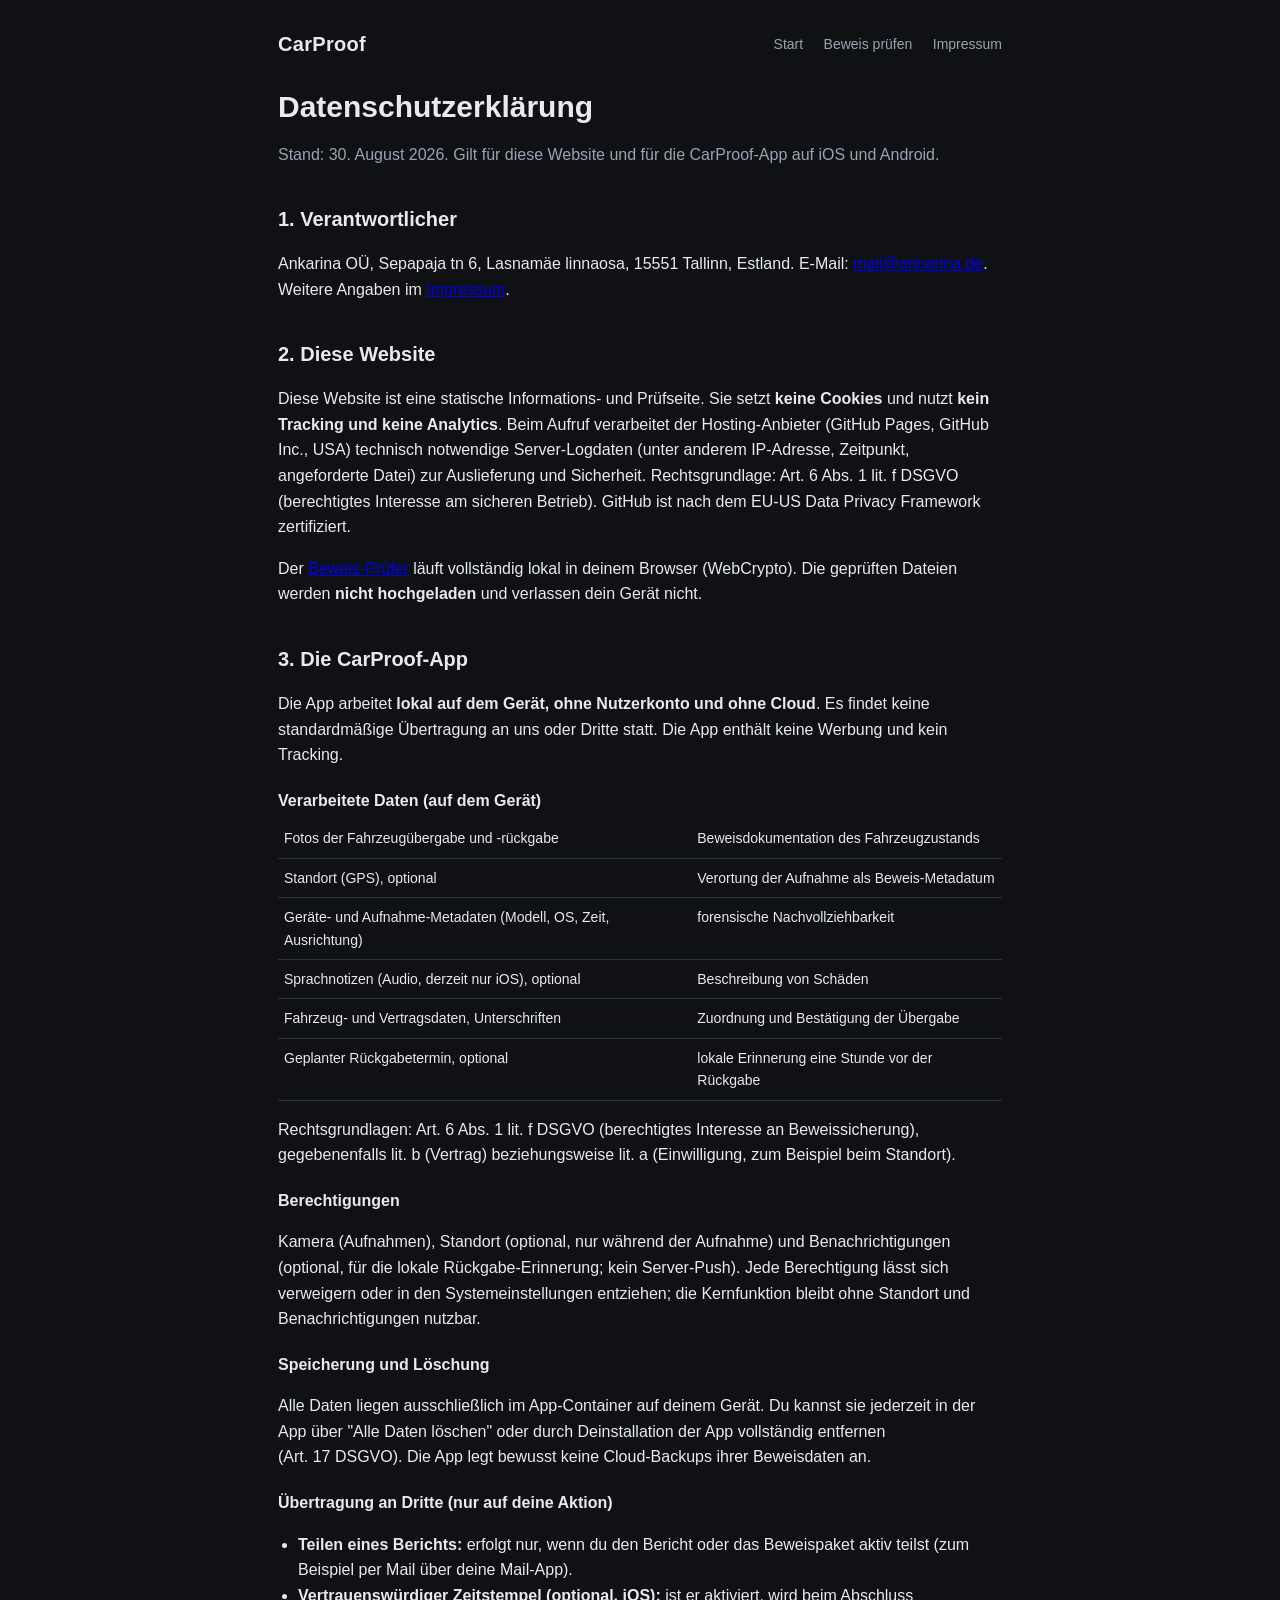
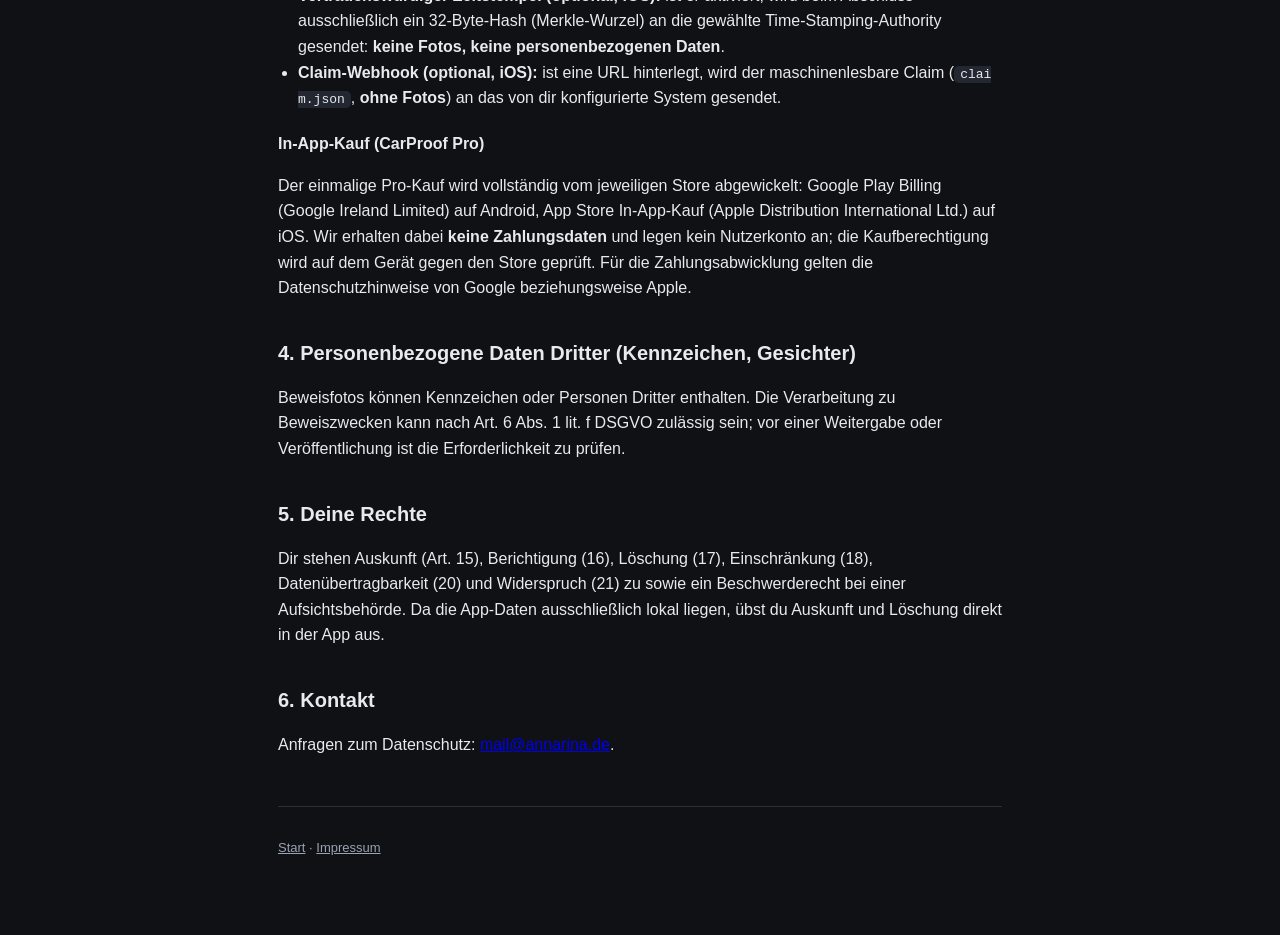
==== carproof/datenschutz.html @ b83b8b99 "CarProof: Rechtsseiten, Support und Beweis-Verifier" ====
<!doctype html>
<html lang="de">
  <head>
    <meta charset="utf-8" />
    <meta name="viewport" content="width=device-width, initial-scale=1" />
    <title>CarProof: Datenschutzerklärung</title>
    <link rel="stylesheet" href="style.css" />
  </head>
  <body>
    <div class="wrap">
      <header class="site">
        <a class="brand" href="index.html">CarProof</a>
        <nav>
          <a href="index.html">Start</a> <a href="verify.html">Beweis prüfen</a>
          <a href="impressum.html">Impressum</a>
        </nav>
      </header>

      <h1>Datenschutzerklärung</h1>
      <p class="muted">
        Stand: 30. August 2026. Gilt für diese Website und für die CarProof-App
        auf iOS und Android.
      </p>

      <h2>1. Verantwortlicher</h2>
      <p>
        Ankarina OÜ, Sepapaja tn 6, Lasnamäe linnaosa, 15551 Tallinn, Estland.
        E-Mail: <a href="mailto:mail@annarina.de">mail@annarina.de</a>. Weitere
        Angaben im <a href="impressum.html">Impressum</a>.
      </p>

      <h2>2. Diese Website</h2>
      <p>
        Diese Website ist eine statische Informations- und Prüfseite. Sie setzt
        <strong>keine Cookies</strong> und nutzt
        <strong>kein Tracking und keine Analytics</strong>. Beim Aufruf
        verarbeitet der Hosting-Anbieter (GitHub Pages, GitHub Inc., USA)
        technisch notwendige Server-Logdaten (unter anderem IP-Adresse,
        Zeitpunkt, angeforderte Datei) zur Auslieferung und Sicherheit.
        Rechtsgrundlage: Art.&nbsp;6&nbsp;Abs.&nbsp;1&nbsp;lit.&nbsp;f DSGVO
        (berechtigtes Interesse am sicheren Betrieb). GitHub ist nach dem EU-US
        Data Privacy Framework zertifiziert.
      </p>
      <p>
        Der <a href="verify.html">Beweis-Prüfer</a> läuft vollständig lokal in
        deinem Browser (WebCrypto). Die geprüften Dateien werden
        <strong>nicht hochgeladen</strong> und verlassen dein Gerät nicht.
      </p>

      <h2>3. Die CarProof-App</h2>
      <p>
        Die App arbeitet
        <strong>lokal auf dem Gerät, ohne Nutzerkonto und ohne Cloud</strong>.
        Es findet keine standardmäßige Übertragung an uns oder Dritte statt. Die
        App enthält keine Werbung und kein Tracking.
      </p>

      <h3>Verarbeitete Daten (auf dem Gerät)</h3>
      <table class="legal">
        <tr>
          <td>Fotos der Fahrzeugübergabe und -rückgabe</td>
          <td>Beweisdokumentation des Fahrzeugzustands</td>
        </tr>
        <tr>
          <td>Standort (GPS), optional</td>
          <td>Verortung der Aufnahme als Beweis-Metadatum</td>
        </tr>
        <tr>
          <td>
            Geräte- und Aufnahme-Metadaten (Modell, OS, Zeit, Ausrichtung)
          </td>
          <td>forensische Nachvollziehbarkeit</td>
        </tr>
        <tr>
          <td>Sprachnotizen (Audio, derzeit nur iOS), optional</td>
          <td>Beschreibung von Schäden</td>
        </tr>
        <tr>
          <td>Fahrzeug- und Vertragsdaten, Unterschriften</td>
          <td>Zuordnung und Bestätigung der Übergabe</td>
        </tr>
        <tr>
          <td>Geplanter Rückgabetermin, optional</td>
          <td>lokale Erinnerung eine Stunde vor der Rückgabe</td>
        </tr>
      </table>
      <p>
        Rechtsgrundlagen: Art.&nbsp;6&nbsp;Abs.&nbsp;1&nbsp;lit.&nbsp;f DSGVO
        (berechtigtes Interesse an Beweissicherung), gegebenenfalls lit.&nbsp;b
        (Vertrag) beziehungsweise lit.&nbsp;a (Einwilligung, zum Beispiel beim
        Standort).
      </p>

      <h3>Berechtigungen</h3>
      <p>
        Kamera (Aufnahmen), Standort (optional, nur während der Aufnahme) und
        Benachrichtigungen (optional, für die lokale Rückgabe-Erinnerung; kein
        Server-Push). Jede Berechtigung lässt sich verweigern oder in den
        Systemeinstellungen entziehen; die Kernfunktion bleibt ohne Standort und
        Benachrichtigungen nutzbar.
      </p>

      <h3>Speicherung und Löschung</h3>
      <p>
        Alle Daten liegen ausschließlich im App-Container auf deinem Gerät. Du
        kannst sie jederzeit in der App über "Alle Daten löschen" oder durch
        Deinstallation der App vollständig entfernen (Art.&nbsp;17&nbsp;DSGVO).
        Die App legt bewusst keine Cloud-Backups ihrer Beweisdaten an.
      </p>

      <h3>Übertragung an Dritte (nur auf deine Aktion)</h3>
      <ul>
        <li>
          <strong>Teilen eines Berichts:</strong> erfolgt nur, wenn du den
          Bericht oder das Beweispaket aktiv teilst (zum Beispiel per Mail über
          deine Mail-App).
        </li>
        <li>
          <strong>Vertrauenswürdiger Zeitstempel (optional, iOS):</strong> ist
          er aktiviert, wird beim Abschluss ausschließlich ein 32-Byte-Hash
          (Merkle-Wurzel) an die gewählte Time-Stamping-Authority gesendet:
          <strong>keine Fotos, keine personenbezogenen Daten</strong>.
        </li>
        <li>
          <strong>Claim-Webhook (optional, iOS):</strong> ist eine URL
          hinterlegt, wird der maschinenlesbare Claim (<code>claim.json</code>,
          <strong>ohne Fotos</strong>) an das von dir konfigurierte System
          gesendet.
        </li>
      </ul>

      <h3>In-App-Kauf (CarProof Pro)</h3>
      <p>
        Der einmalige Pro-Kauf wird vollständig vom jeweiligen Store
        abgewickelt: Google Play Billing (Google Ireland Limited) auf Android,
        App Store In-App-Kauf (Apple Distribution International Ltd.) auf iOS.
        Wir erhalten dabei <strong>keine Zahlungsdaten</strong> und legen kein
        Nutzerkonto an; die Kaufberechtigung wird auf dem Gerät gegen den Store
        geprüft. Für die Zahlungsabwicklung gelten die Datenschutzhinweise von
        Google beziehungsweise Apple.
      </p>

      <h2>4. Personenbezogene Daten Dritter (Kennzeichen, Gesichter)</h2>
      <p>
        Beweisfotos können Kennzeichen oder Personen Dritter enthalten. Die
        Verarbeitung zu Beweiszwecken kann nach
        Art.&nbsp;6&nbsp;Abs.&nbsp;1&nbsp;lit.&nbsp;f DSGVO zulässig sein; vor
        einer Weitergabe oder Veröffentlichung ist die Erforderlichkeit zu
        prüfen.
      </p>

      <h2>5. Deine Rechte</h2>
      <p>
        Dir stehen Auskunft (Art.&nbsp;15), Berichtigung (16), Löschung (17),
        Einschränkung (18), Datenübertragbarkeit (20) und Widerspruch (21) zu
        sowie ein Beschwerderecht bei einer Aufsichtsbehörde. Da die App-Daten
        ausschließlich lokal liegen, übst du Auskunft und Löschung direkt in der
        App aus.
      </p>

      <h2>6. Kontakt</h2>
      <p>
        Anfragen zum Datenschutz:
        <a href="mailto:mail@annarina.de">mail@annarina.de</a>.
      </p>

      <footer class="site">
        <p>
          <a href="index.html">Start</a> ·
          <a href="impressum.html">Impressum</a>
        </p>
      </footer>
    </div>
  </body>
</html>
---- carproof/style.css ----
:root {
  --bg: #0f1115; --card: #181b22; --line: #2a2f3a; --fg: #e8eaed; --muted: #9aa3b2;
  --ok: #7a9b6b; --bad: #c75b4a; --accent: #6f8fd6; --maxw: 760px;
}
* { box-sizing: border-box; }
body { margin: 0; background: var(--bg); color: var(--fg);
  font: 16px/1.6 -apple-system, BlinkMacSystemFont, "Segoe UI", Roboto, sans-serif; }
.wrap { max-width: var(--maxw); margin: 0 auto; padding: 28px 18px 64px; }
header.site { display: flex; align-items: center; justify-content: space-between; gap: 16px; flex-wrap: wrap; }
.brand { font-weight: 800; font-size: 20px; letter-spacing: .3px; text-decoration: none; color: var(--fg); }
nav a { color: var(--muted); text-decoration: none; margin-left: 16px; font-size: 14px; }
nav a:hover { color: var(--fg); }
h1 { font-size: 30px; line-height: 1.25; margin: 28px 0 10px; }
h2 { font-size: 20px; margin: 36px 0 10px; }
h3 { font-size: 16px; margin: 20px 0 6px; }
p.lead { font-size: 18px; }
.muted { color: var(--muted); }
.card { background: var(--card); border: 1px solid var(--line); border-radius: 14px; padding: 18px 20px; margin: 14px 0; }
.grid { display: grid; gap: 14px; grid-template-columns: 1fr 1fr; }
@media (max-width: 620px) { .grid { grid-template-columns: 1fr; } }
.btn { display: inline-block; background: var(--accent); color: #0f1115; font-weight: 700;
  text-decoration: none; padding: 11px 18px; border-radius: 10px; margin: 6px 8px 6px 0; }
.btn.secondary { background: transparent; color: var(--accent); border: 1px solid var(--accent); }
code { background: #222732; padding: 1px 6px; border-radius: 5px; font-size: 13px; word-break: break-all; }
ol, ul { padding-left: 20px; }
footer.site { margin-top: 48px; border-top: 1px solid var(--line); padding-top: 18px; color: var(--muted); font-size: 13px; }
footer.site a { color: var(--muted); }
.note { border-left: 3px solid var(--accent); padding: 8px 14px; background: #1c2433; border-radius: 6px; color: var(--muted); font-size: 14px; margin: 14px 0; }
.placeholder { color: var(--bad); font-weight: 700; }
table.legal { width: 100%; border-collapse: collapse; font-size: 14px; }
table.legal td { border-bottom: 1px solid var(--line); padding: 8px 6px; vertical-align: top; }
/* Verifier */
#drop { border: 2px dashed var(--line); border-radius: 14px; padding: 36px 20px; text-align: center;
  background: var(--card); cursor: pointer; }
#drop.over { border-color: var(--accent); background: #1c2433; }
input[type=file] { display: none; }
.verdict { font-size: 18px; font-weight: 700; padding: 14px 18px; border-radius: 12px; margin: 16px 0; }
.verdict.ok { background: rgba(122,155,107,.16); color: #bfe0ad; border: 1px solid rgba(122,155,107,.5); }
.verdict.bad { background: rgba(199,91,74,.16); color: #f0b3a8; border: 1px solid rgba(199,91,74,.5); }
.row { display: flex; gap: 12px; padding: 12px 14px; border: 1px solid var(--line); border-radius: 10px;
  margin-bottom: 8px; background: var(--card); align-items: flex-start; }
.row.ok .ic { color: var(--ok); } .row.bad .ic { color: var(--bad); }
.row .lbl { font-weight: 600; } .row .det { color: var(--muted); font-size: 13px; word-break: break-all; margin-top: 2px; }
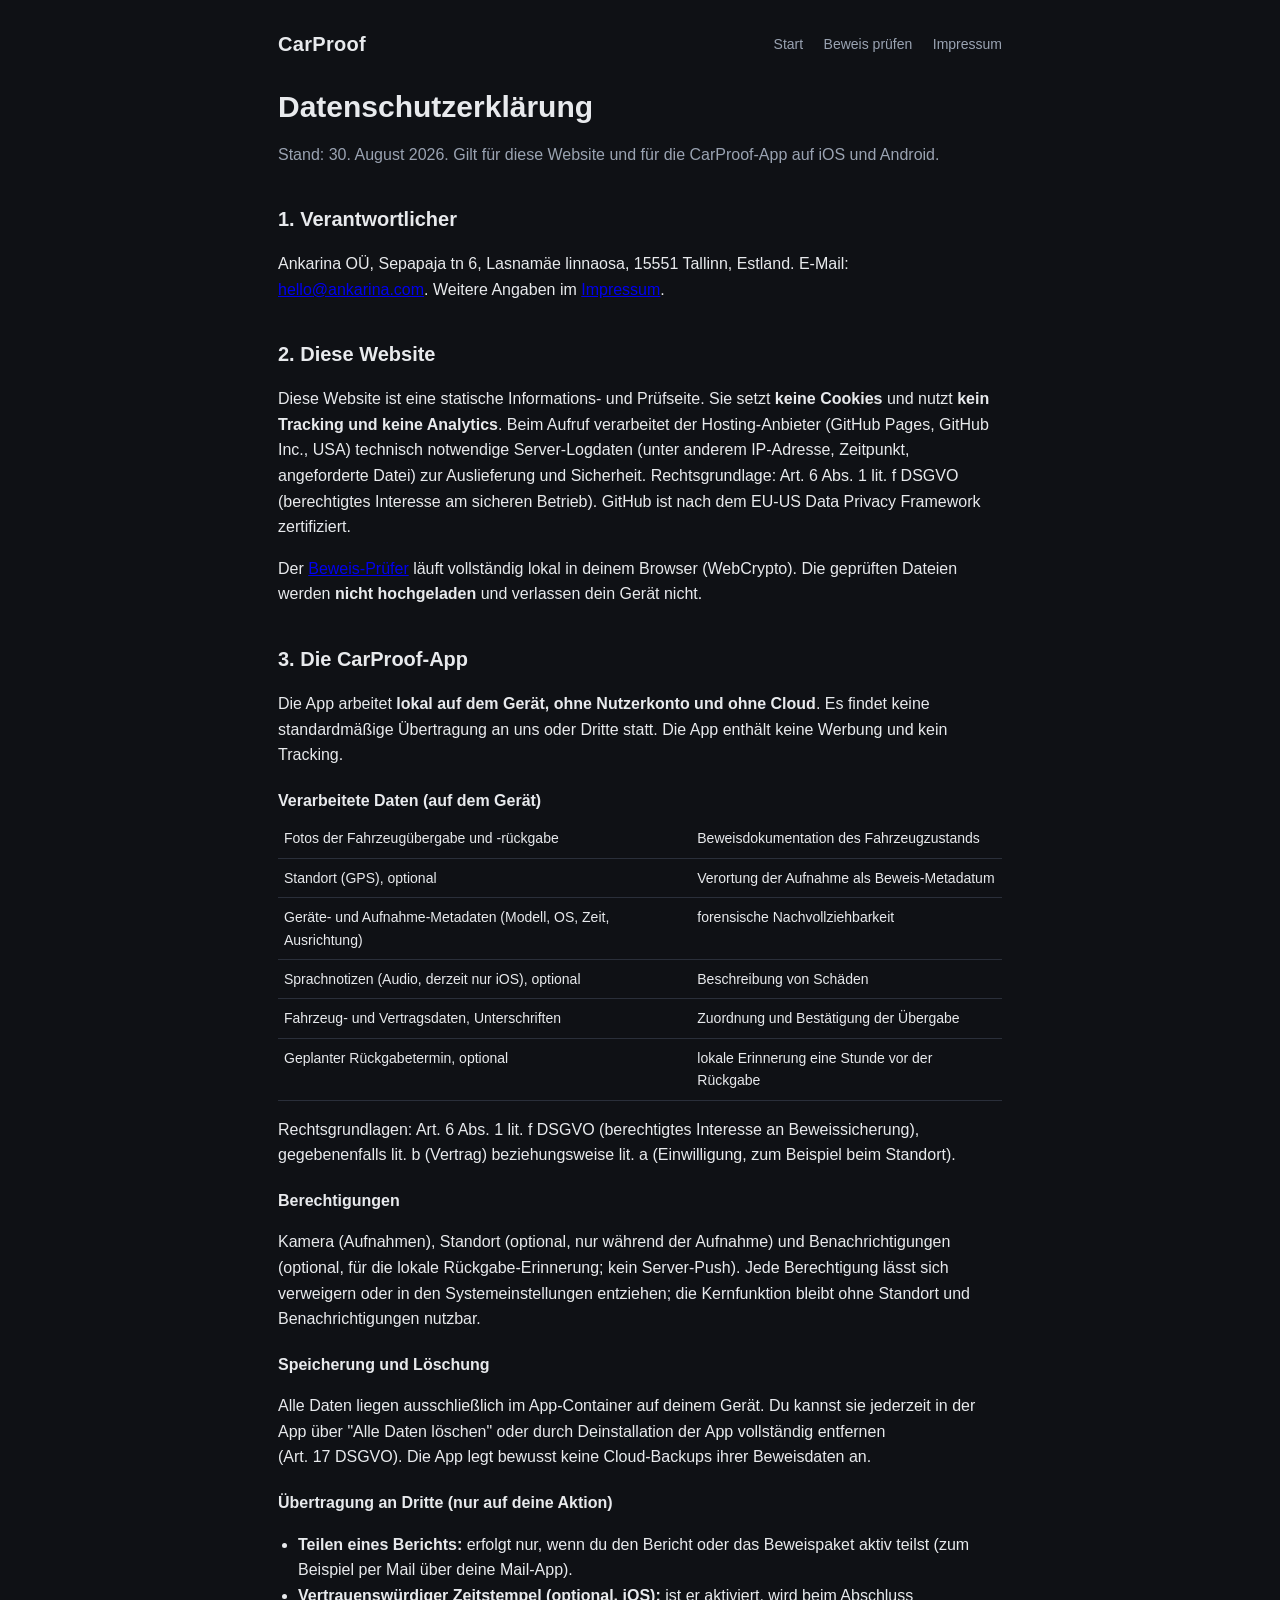
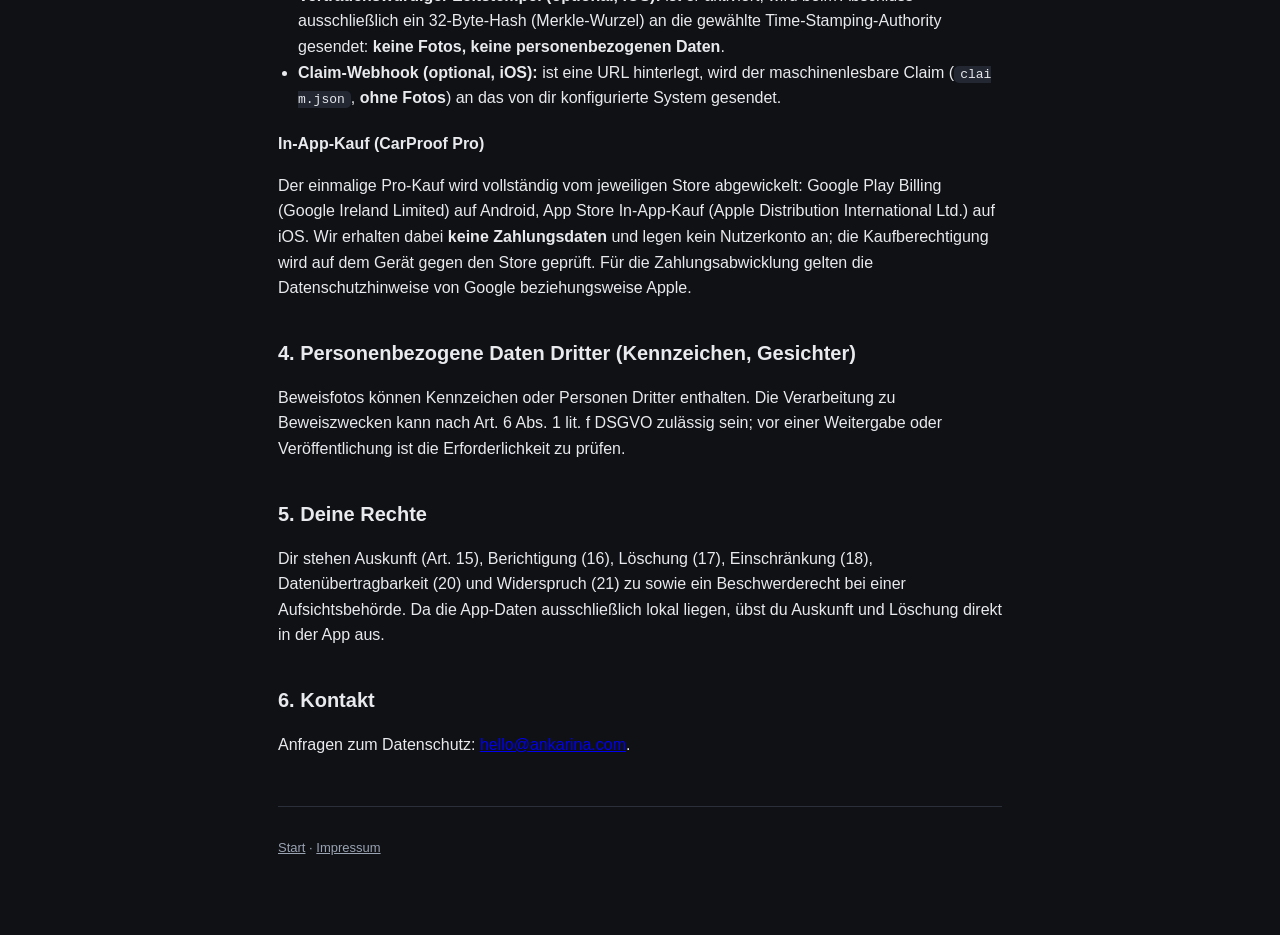
==== commit 8a05f29e: "CarProof: Kontakt hello@ankarina.com" ====
--- a/carproof/datenschutz.html
+++ b/carproof/datenschutz.html
@@ -25,7 +25,7 @@
       <h2>1. Verantwortlicher</h2>
       <p>
         Ankarina OÜ, Sepapaja tn 6, Lasnamäe linnaosa, 15551 Tallinn, Estland.
-        E-Mail: <a href="mailto:mail@annarina.de">mail@annarina.de</a>. Weitere
+        E-Mail: <a href="mailto:hello@ankarina.com">hello@ankarina.com</a>. Weitere
         Angaben im <a href="impressum.html">Impressum</a>.
       </p>
 
@@ -161,7 +161,7 @@
       <h2>6. Kontakt</h2>
       <p>
         Anfragen zum Datenschutz:
-        <a href="mailto:mail@annarina.de">mail@annarina.de</a>.
+        <a href="mailto:hello@ankarina.com">hello@ankarina.com</a>.
       </p>
 
       <footer class="site">
